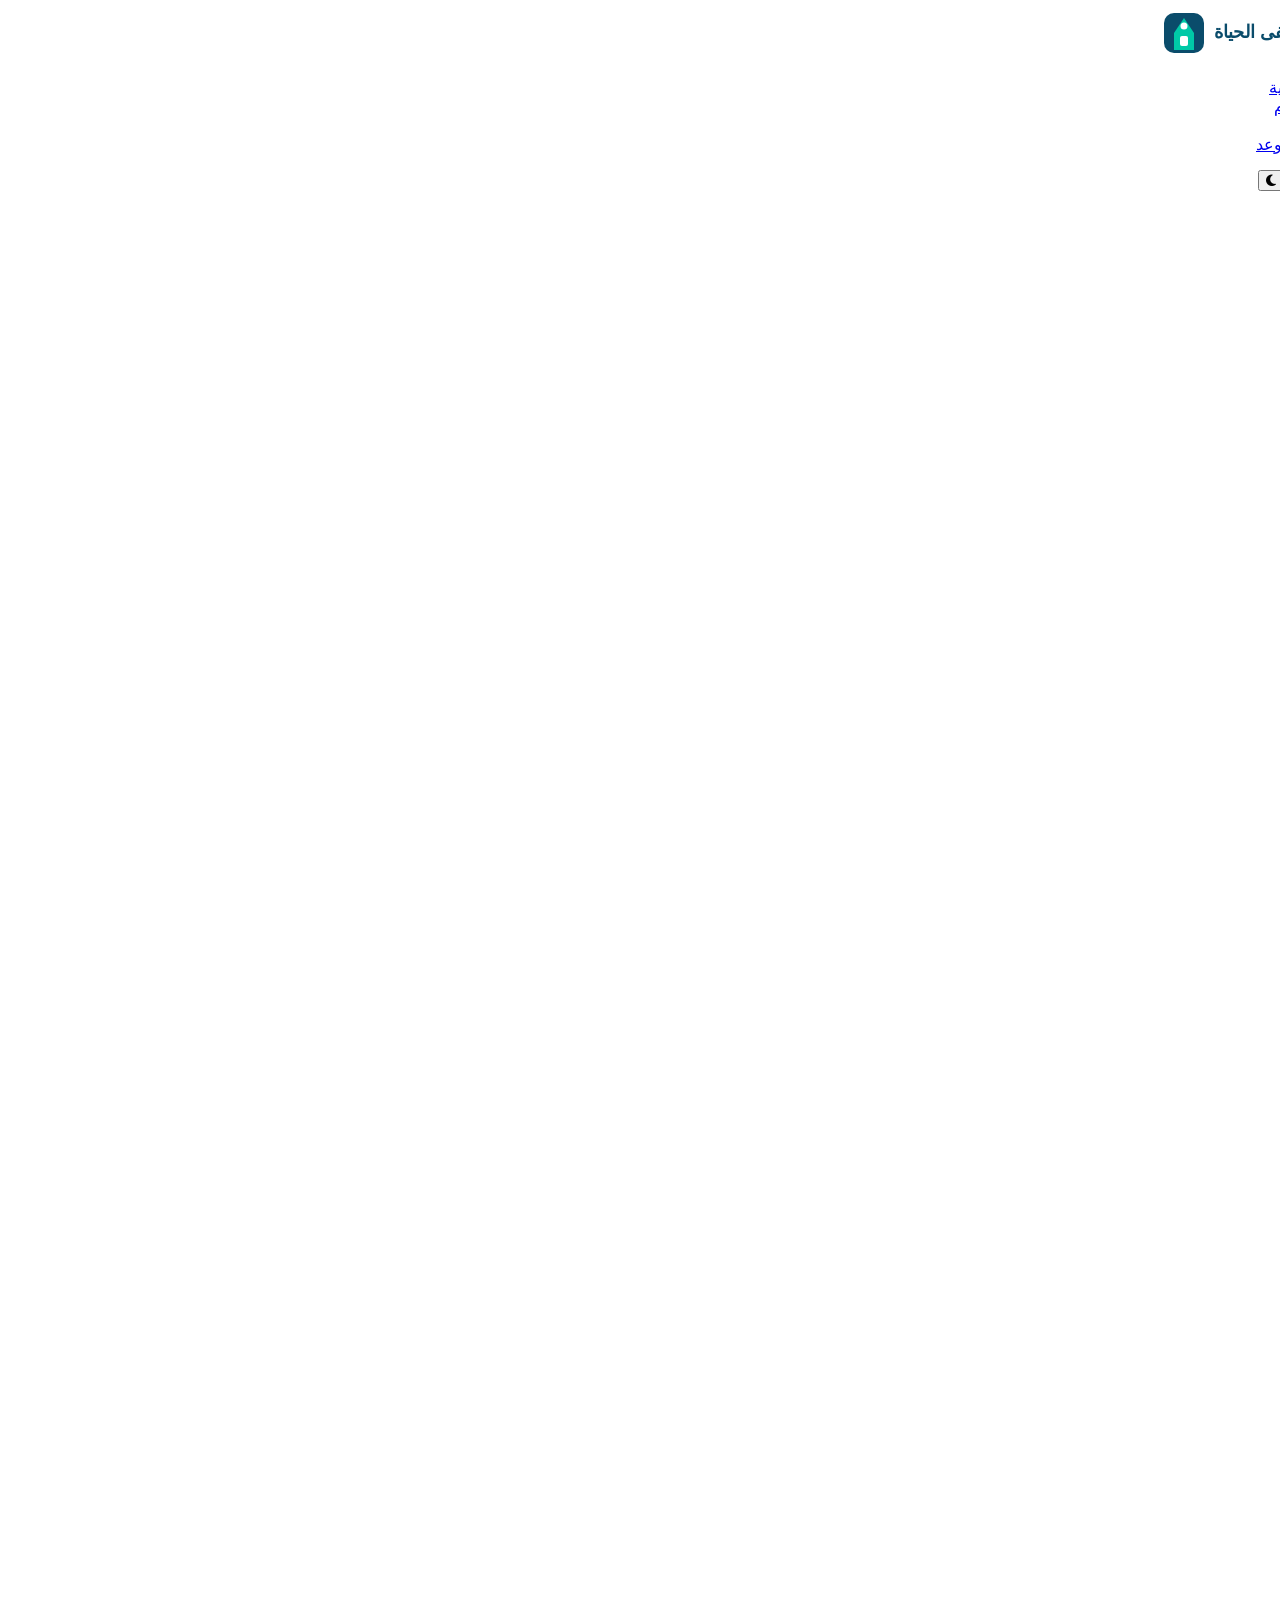
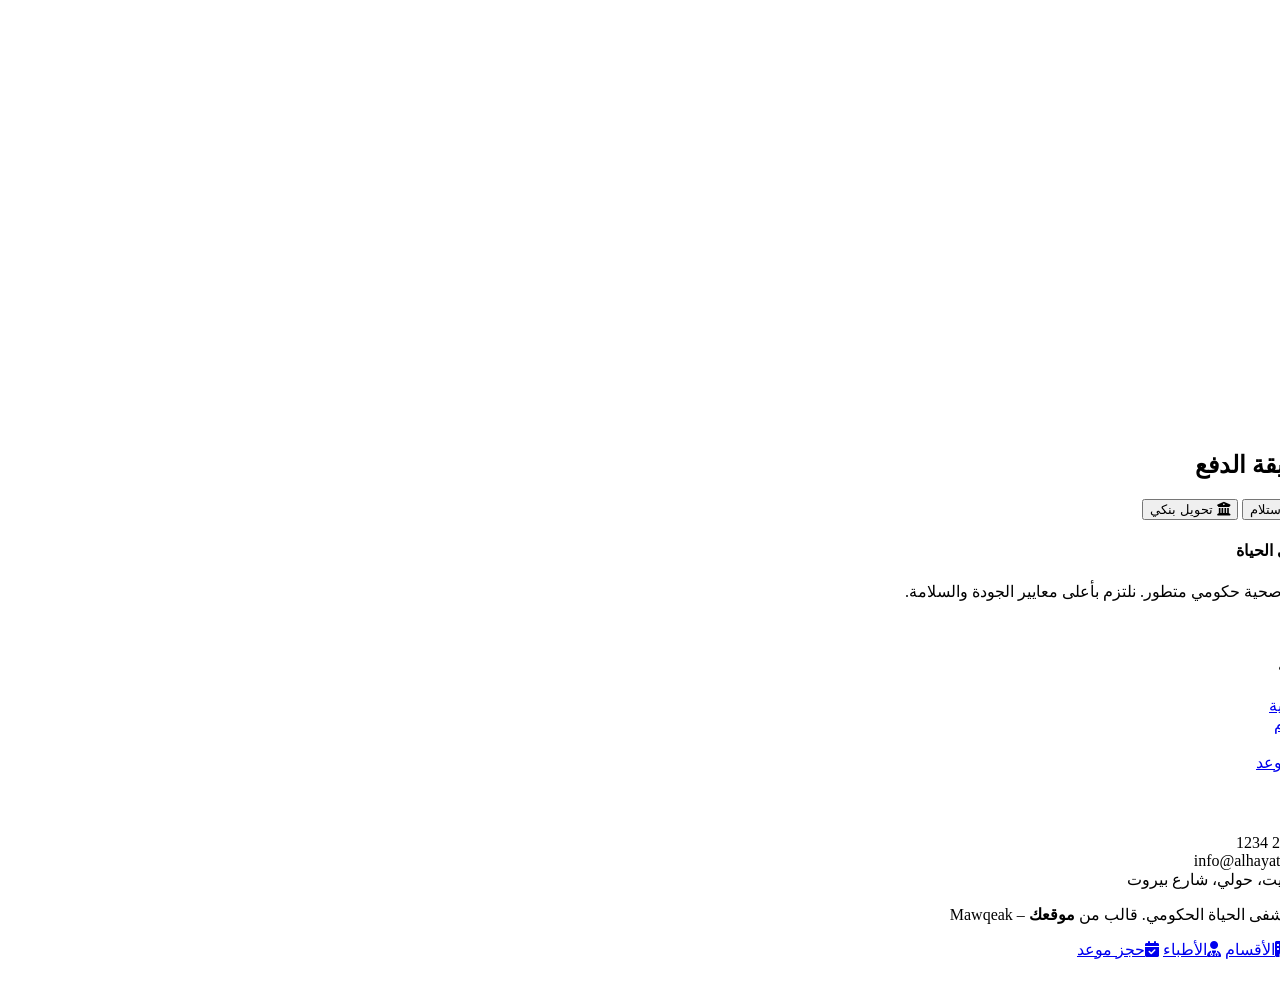
==== index.html @ 9d3f499d "Add files via upload" ====
<!DOCTYPE html>
<html lang="ar" dir="rtl">
<head>
    <meta charset="UTF-8">
    <meta name="viewport" content="width=device-width, initial-scale=1.0">
    <title>مستشفى الحياة الحكومي | الكويت</title>
    <link href="https://fonts.googleapis.com/css2?family=Tajawal:wght@300;400;500;700;800;900&family=Poppins:wght@300;400;500;600;700&display=swap" rel="stylesheet">
    <link rel="stylesheet" href="https://cdnjs.cloudflare.com/ajax/libs/font-awesome/6.5.0/css/all.min.css">
    <link href="https://unpkg.com/aos@2.3.1/dist/aos.css" rel="stylesheet">
    <link rel="stylesheet" href="/hospital-template/css/style.css">
    <link rel="stylesheet" href="/hospital-template/css/dark-mode.css" id="dark-mode-css" disabled>
    <!-- Chatbot -->
<link rel="stylesheet" href="/hospital-template/css/chatbot.css">
<script src="/hospital-template/js/chatbot.js"></script>
<!-- Favicon SVG -->
<link rel="icon" type="image/svg+xml" href="data:image/svg+xml,%3Csvg xmlns='http://www.w3.org/2000/svg' viewBox='0 0 100 100'%3E%3Crect width='100' height='100' rx='20' fill='%230a4c6b'/%3E%3Cpath d='M50 25 L70 45 L70 75 L30 75 L30 45 Z' fill='%2300c9a7'/%3E%3Crect x='42' y='50' width='16'
 height='18' rx='3' fill='%23fff'/%3E%3Ccircle cx='50' cy='38' r='6' fill='%23fff'/%3E%3C/svg%3E">
</head>
<body>
    <!-- ========== HEADER مع خلفية متحركة ========== -->
    <header class="header" id="header">
        <!-- تأثيرات الخلفية للهيدر -->
        <div class="header-bg">
            <div class="neon-line"></div>
            <div class="neon-line delay-1"></div>
            <div class="neon-line delay-2"></div>
        </div>
        <div class="container header-container">
            <a href="index.html" class="logo">
    <img src="images/logo.svg" alt="مستشفى الحياة" width="200">
</a>
            <nav class="nav-menu" id="navMenu">
                <ul class="nav-list">
                    <li><a href="index.html" class="active" data-i18n="nav_home">الرئيسية</a></li>
                    <li><a href="departments.html" data-i18n="nav_depts">الأقسام</a></li>
                    <li><a href="doctors.html" data-i18n="nav_doctors">الأطباء</a></li>
                    <li><a href="index.html#book" data-i18n="nav_book">حجز موعد</a></li>
                </ul>
            </nav>
            <div class="header-actions">
                <button id="langToggle" class="icon-btn"><i class="fas fa-globe"></i> <span>English</span></button>
                <button id="darkModeToggle" class="icon-btn"><i class="fas fa-moon"></i></button>
            </div>
        </div>
    </header>

    <!-- ========== HERO مع خلفية نيون ========== -->
    <section class="hero" id="home">
        <div class="hero-bg">
            <div class="glow-circle circle1"></div>
            <div class="glow-circle circle2"></div>
            <div class="glow-circle circle3"></div>
            <div class="floating-dots"></div>
        </div>
        <div class="container hero-content">
            <div class="hero-text" data-aos="fade-left">
                <h1><span data-i18n="hero_title1">رعاية صحية</span> <span class="accent" data-i18n="hero_title2">تسبق المستقبل</span></h1>
                <p data-i18n="hero_desc">مستشفى الحياة الحكومي في الكويت، أحدث التقنيات مع لمسة إنسانية. نخدم أكثر من مليون مريض سنويًا.</p>
                <div class="hero-btns">
                    <a href="index.html#book" class="btn btn-primary" data-i18n="hero_btn1">احجز موعدك</a>
                    <a href="departments.html" class="btn btn-outline" data-i18n="hero_btn2">استكشف الأقسام</a>
                </div>
            </div>
            <div class="hero-visual" data-aos="fade-right">
    <img src="images/hero-illustration.svg" alt="مستشفى الحياة">
</div>
        </div>
    </section>

    <!-- ========== WHY CHOOSE US ========== -->
    <section class="section bg-light" id="why">
        <div class="container">
            <div class="section-header" data-aos="fade-up">
                <h2 data-i18n="why_title">لماذا تختارنا</h2>
                <p data-i18n="why_sub">مزايا تجعلنا الخيار الأول لصحتك</p>
            </div>
            <div class="why-grid">
                <div class="why-card" data-aos="zoom-in"><i class="fas fa-microchip"></i><h4 data-i18n="why1_title">تقنيات حديثة</h4><p data-i18n="why1_desc">أحدث الأجهزة الطبية</p></div>
                <div class="why-card" data-aos="zoom-in" data-aos-delay="100"><i class="fas fa-user-graduate"></i><h4 data-i18n="why2_title">أطباء خبراء</h4><p data-i18n="why2_desc">استشاريون معتمدون دولياً</p></div>
                <div class="why-card" data-aos="zoom-in" data-aos-delay="200"><i class="fas fa-clock"></i><h4 data-i18n="why3_title">رعاية 24/7</h4><p data-i18n="why3_desc">طوارئ مفتوحة على مدار الساعة</p></div>
                <div class="why-card" data-aos="zoom-in" data-aos-delay="300"><i class="fas fa-bed"></i><h4 data-i18n="why4_title">راحة المريض</h4><p data-i18n="why4_desc">غرف فندقية وإقامة مميزة</p></div>
            </div>
        </div>
    </section>

    <!-- ========== DEPARTMENTS PREVIEW ========== -->
    <section class="section" id="departments">
        <div class="container">
            <div class="section-header" data-aos="fade-up">
                <h2 data-i18n="depts_title">أقسامنا المتطورة</h2>
                <p data-i18n="depts_sub">نقدم رعاية شاملة عبر مراكز تميز عالمية</p>
                <a href="departments.html" class="link-more" data-i18n="depts_link">عرض كل الأقسام</a>
            </div>
            <div class="cards-grid">
                <div class="card" data-aos="fade-up"><i class="fas fa-heart-pulse"></i><h3 data-i18n="dept1_title">أمراض القلب</h3><p data-i18n="dept1_desc">أحدث قسطرة وعمليات قلب مفتوح</p><button class="card-link" onclick="openModal('dept1_title','dept1_detail')">تفاصيل</button></div>
                <div class="card" data-aos="fade-up" data-aos-delay="100"><i class="fas fa-brain"></i><h3 data-i18n="dept2_title">جراحة المخ والأعصاب</h3><p data-i18n="dept2_desc">تقنيات الملاحة العصبية</p><button class="card-link" onclick="openModal('dept2_title','dept2_detail')">تفاصيل</button></div>
                <div class="card" data-aos="fade-up" data-aos-delay="200"><i class="fas fa-bone"></i><h3 data-i18n="dept3_title">جراحة العظام</h3><p data-i18n="dept3_desc">تبديل مفاصل بالروبوت</p><button class="card-link" onclick="openModal('dept3_title','dept3_detail')">تفاصيل</button></div>
                <div class="card" data-aos="fade-up" data-aos-delay="300"><i class="fas fa-child"></i><h3 data-i18n="dept4_title">طب الأطفال</h3><p data-i18n="dept4_desc">رعاية فائقة للأطفال الخدج</p><button class="card-link" onclick="openModal('dept4_title','dept4_detail')">تفاصيل</button></div>
            </div>
        </div>
    </section>

    <!-- ========== DOCTORS PREVIEW ========== -->
    <section class="section bg-light" id="doctors">
        <div class="container">
            <div class="section-header" data-aos="fade-up">
                <h2 data-i18n="docs_title">نخبة من أطبائنا</h2>
                <p data-i18n="docs_sub">فريق طبي مؤهل بأعلى الشهادات والخبرات</p>
                <a href="doctors.html" class="link-more" data-i18n="docs_link">عرض كل الأطباء</a>
            </div>
            <div class="doctors-grid">
                <div class="doctor-card" data-aos="flip-left"><div class="doc-avatar"><i class="fas fa-user-md"></i></div><h4>د. أحمد العمري</h4><span>استشاري قلب</span><button class="card-link" onclick="openModal('doc1_name','doc1_detail')">تفاصيل</button></div>
                <div class="doctor-card" data-aos="flip-left" data-aos-delay="100"><div class="doc-avatar"><i class="fas fa-user-md"></i></div><h4>د. سارة القحطاني</h4><span>جراحة مخ وأعصاب</span><button class="card-link" onclick="openModal('doc2_name','doc2_detail')">تفاصيل</button></div>
                <div class="doctor-card" data-aos="flip-left" data-aos-delay="200"><div class="doc-avatar"><i class="fas fa-user-md"></i></div><h4>د. خالد الشمري</h4><span>جرّاح عظام</span><button class="card-link" onclick="openModal('doc3_name','doc3_detail')">تفاصيل</button></div>
                <div class="doctor-card" data-aos="flip-left" data-aos-delay="300"><div class="doc-avatar"><i class="fas fa-user-md"></i></div><h4>د. منى الحربي</h4><span>طبيبة أطفال</span><button class="card-link" onclick="openModal('doc4_name','doc4_detail')">تفاصيل</button></div>
            </div>
        </div>
    </section>

<!-- ========== BOOKING ========== -->
<section class="section booking" id="book">
    <div class="container booking-container">
        <div class="section-header" data-aos="fade-down">
            <h2 data-i18n="book_title">احجز موعدك بذكاء</h2>
            <p data-i18n="book_sub">املأ البيانات وسيتم تأكيد الحجز عبر البريد فوراً</p>
        </div>
        <form id="bookingForm" class="booking-form" data-aos="zoom-in">
            <div class="form-row">
                <div class="form-group required-field">
                    <label data-i18n="form_name">الاسم الكامل</label>
                    <input type="text" id="name" required placeholder="أدخل اسمك الكامل">
                </div>
                <div class="form-group required-field">
                    <label data-i18n="form_phone">رقم الجوال</label>
                    <input type="tel" id="phone" required placeholder="مثال: 51234567">
                </div>
            </div>
            <div class="form-row">
                <div class="form-group required-field">
                    <label data-i18n="form_email">البريد الإلكتروني</label>
                    <input type="email" id="email" required placeholder="example@email.com">
                </div>
                <div class="form-group required-field">
                    <label data-i18n="form_dept">القسم</label>
                    <select id="department" required>
                        <option value="" data-i18n="dept_select_default">اختر القسم</option>
                        <option value="cardiology" data-i18n="dept1_title">أمراض القلب</option>
                        <option value="neurology" data-i18n="dept2_title">جراحة المخ والأعصاب</option>
                        <option value="orthopedics" data-i18n="dept3_title">جراحة العظام</option>
                        <option value="pediatrics" data-i18n="dept4_title">طب الأطفال</option>
                        <option value="emergency" data-i18n="dept5_title">الطوارئ والإسعاف</option>
                        <option value="ophthalmology" data-i18n="dept6_title">طب وجراحة العيون</option>
                    </select>
                </div>
            </div>
            <div class="form-row">
                <div class="form-group required-field">
                    <label data-i18n="form_date">التاريخ المفضل</label>
                    <input type="date" id="date" required>
                </div>
                <div class="form-group">
                    <label data-i18n="form_time">الوقت المفضل</label>
                    <input type="time" id="time">
                </div>
            </div>
            <div class="form-group full">
                <label data-i18n="form_notes">ملاحظات إضافية <small style="font-weight:400; color:var(--text-light);">(اختياري)</small></label>
                <textarea id="notes" rows="3" placeholder="أي تفاصيل إضافية تود إضافتها..."></textarea>
            </div>

           <button type="button" id="showPaymentBtn" class="btn btn-primary btn-block" data-i18n="form_submit" onclick="openPaymentModal()">تأكيد الحجز</button>
        </form>
        <!-- ========== مودال طرق الدفع ========== -->
<div class="modal" id="paymentModal">
    <div class="modal-content payment-modal-content">
        <span class="modal-close" onclick="document.getElementById('paymentModal').classList.remove('active')">&times;</span>
        <h2 data-i18n="payment_modal_title">اختر طريقة الدفع</h2>

        <div class="payment-options-modal" id="paymentOptionsModal">
            <button class="payment-option-btn" id="btnCod" onclick="selectPayment('cod')">
                <i class="fas fa-hand-holding-usd"></i>
                <span data-i18n="payment_cod">دفع عند الاستلام</span>
            </button>
            <button class="payment-option-btn" id="btnBank" onclick="selectPayment('bank')">
                <i class="fas fa-university"></i>
                <span data-i18n="payment_bank">تحويل بنكي</span>
            </button>
        </div>

        <!-- قسم التحويل البنكي -->
        <div id="bankSection" style="display: none;">
            <div class="bank-info-box">
                <h4 data-i18n="bank_details_title">معلومات الحساب البنكي</h4>
                <div class="bank-info-grid">
                    <div class="bank-info-item"><i class="fas fa-building-columns"></i> <span data-i18n="bank_name">بنك الكويت الوطني</span></div>
                    <div class="bank-info-item"><i class="fas fa-user"></i> <span>مستشفى الحياة الحكومي</span></div>
                    <div class="bank-info-item"><i class="fas fa-hashtag"></i> <span data-i18n="bank_account">رقم الحساب: 1234567890</span></div>
                    <div class="bank-info-item"><i class="fas fa-barcode"></i> <span data-i18n="bank_iban">IBAN: KW12345678901234567890</span></div>
                    <div class="bank-info-item"><i class="fas fa-code"></i> <span data-i18n="bank_swift">سويفت: NBOKKWKW</span></div>
                </div>
                <div class="upload-section">
                    <label data-i18n="upload_label">ارفع صورة إيصال التحويل</label>
                    <div class="upload-area" id="uploadArea">
                        <input type="file" id="receiptFile" accept="image/*" hidden>
                        <i class="fas fa-cloud-upload-alt"></i>
                        <span data-i18n="upload_placeholder">اضغط أو اسحب الصورة هنا</span>
                        <img id="previewImage" style="display: none; max-width: 100%; max-height: 200px; margin-top: 10px; border-radius: 12px;">
                    </div>
                </div>
            </div>
        </div>

        <!-- أزرار التأكيد داخل المودال -->
        <div id="modalActions" style="display: none; text-align: center; margin-top: 20px;">
            <button class="btn btn-primary" id="finalSubmitBtn" data-i18n="confirm_booking" onclick="submitBooking()">تأكيد وإرسال الحجز</button>
        </div>
        <div id="modalFeedback" class="form-feedback" style="margin-top: 15px;"></div>
    </div>
</div>
    </div>
</section>
    <!-- ========== FOOTER مع تأثيرات نجمية ========== -->
    <footer class="footer">
        <div class="footer-bg">
            <div class="star"></div>
            <div class="star delay-1"></div>
            <div class="star delay-2"></div>
            <div class="star delay-3"></div>
        </div>

        <div class="container footer-grid">
            <div class="footer-col">
                <h4><i class="fas fa-hospital"></i> مستشفى الحياة</h4>
                <p data-i18n="footer_about">نموذج رعاية صحية حكومي متطور. نلتزم بأعلى معايير الجودة والسلامة.</p>
                <div class="social-links">
                    <a href="#"><i class="fab fa-facebook-f"></i></a>
                    <a href="#"><i class="fab fa-twitter"></i></a>
                    <a href="#"><i class="fab fa-instagram"></i></a>
                    <a href="#"><i class="fab fa-linkedin-in"></i></a>
                </div>
            </div>
            <div class="footer-col">
                <h4 data-i18n="quick_links">روابط سريعة</h4>
                <ul>
                    <li><a href="index.html" data-i18n="nav_home">الرئيسية</a></li>
                    <li><a href="departments.html" data-i18n="nav_depts">الأقسام</a></li>
                    <li><a href="doctors.html" data-i18n="nav_doctors">الأطباء</a></li>
                    <li><a href="index.html#book" data-i18n="nav_book">حجز موعد</a></li>
                </ul>
            </div>
            <div class="footer-col">
                <h4 data-i18n="contact_us">تواصل معنا</h4>
                <ul class="contact-info">
                    <li><i class="fas fa-phone"></i> <span data-i18n="phone">2222 1234</span></li>
                    <li><i class="fas fa-envelope"></i> <span data-i18n="email">info@alhayat.kw</span></li>
                    <li><i class="fas fa-map-marker-alt"></i> <span data-i18n="address">الكويت، حولي، شارع بيروت</span></li>
                </ul>
            </div>
        </div>
        <div class="footer-bottom">
            <p data-i18n="copyright">© 2025 مستشفى الحياة الحكومي. قالب من <strong>موقعك</strong> – Mawqeak</p>
        </div>
    </footer>

    <!-- Bottom Navigation Mobile -->
    <nav class="bottom-nav" id="bottomNav">
        <a href="index.html" class="bottom-nav-item active"><i class="fas fa-home"></i><span data-i18n="nav_home">الرئيسية</span></a>
        <a href="departments.html" class="bottom-nav-item"><i class="fas fa-building"></i><span data-i18n="nav_depts">الأقسام</span></a>
        <a href="doctors.html" class="bottom-nav-item"><i class="fas fa-user-md"></i><span data-i18n="nav_doctors">الأطباء</span></a>
        <a href="index.html#book" class="bottom-nav-item"><i class="fas fa-calendar-check"></i><span data-i18n="nav_book">حجز موعد</span></a>
    </nav>

    <!-- Modal -->
    <div class="modal" id="infoModal">
        <div class="modal-content">
            <span class="modal-close" onclick="closeModal()">&times;</span>
            <h3 id="modalTitle"></h3>
            <p id="modalDesc"></p>
        </div>
    </div>

    <script src="https://unpkg.com/aos@2.3.1/dist/aos.js"></script>
    <script src="/hospital-template/js/lang.js"></script>
    <script src="/hospital-template/js/main.js"></script>
    <script src="/hospital-template/js/booking.js"></script>
</body>
</html>
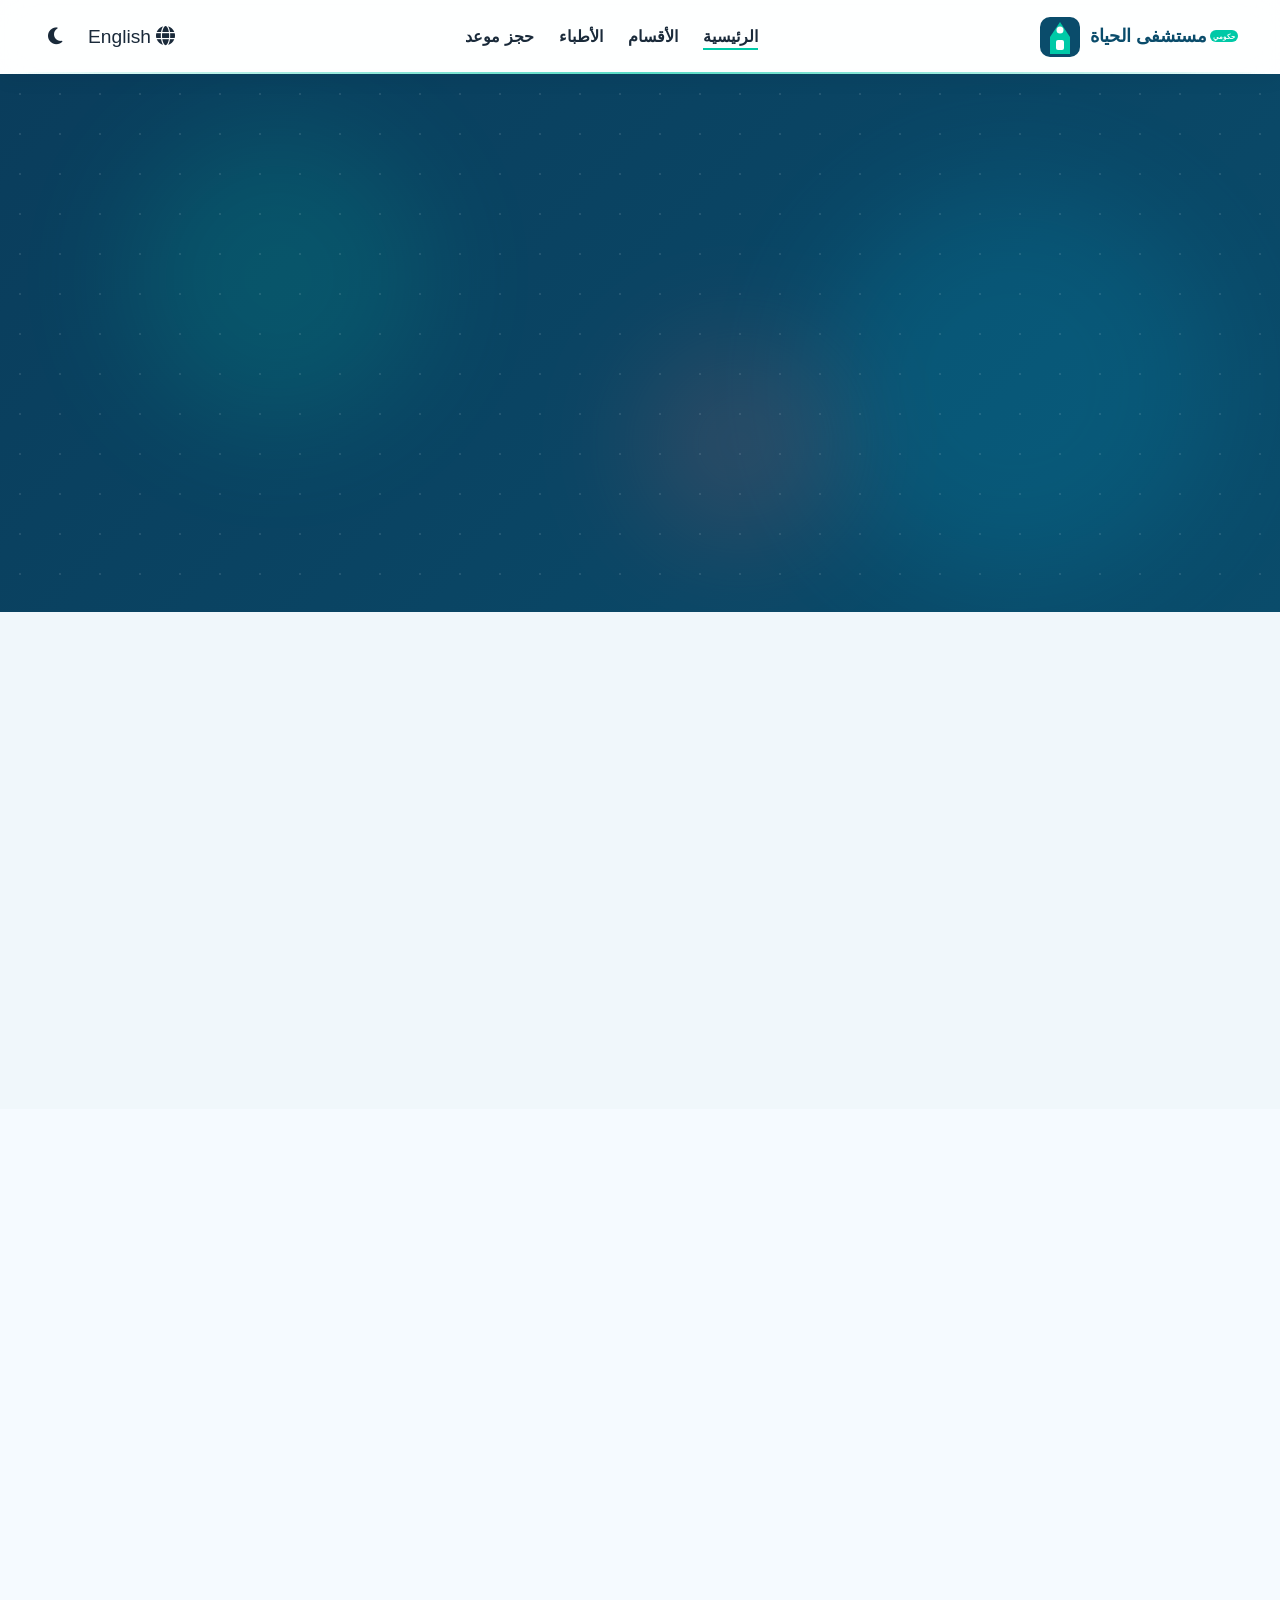
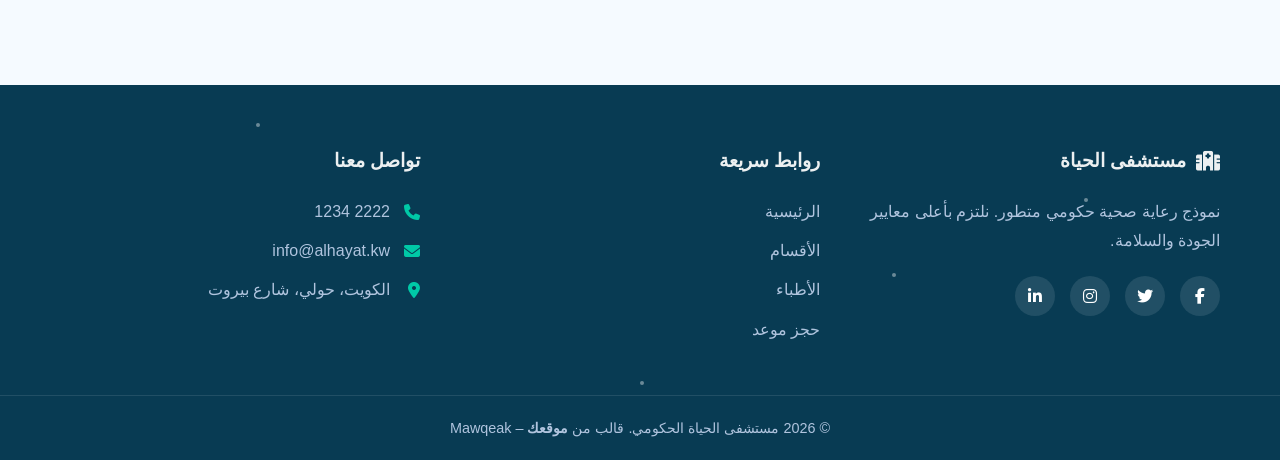
==== commit 5b13d7f7: "Update index.html" ====
--- a/index.html
+++ b/index.html
@@ -7,8 +7,8 @@
     <link href="https://fonts.googleapis.com/css2?family=Tajawal:wght@300;400;500;700;800;900&family=Poppins:wght@300;400;500;600;700&display=swap" rel="stylesheet">
     <link rel="stylesheet" href="https://cdnjs.cloudflare.com/ajax/libs/font-awesome/6.5.0/css/all.min.css">
     <link href="https://unpkg.com/aos@2.3.1/dist/aos.css" rel="stylesheet">
-    <link rel="stylesheet" href="/hospital-template/css/style.css">
-    <link rel="stylesheet" href="/hospital-template/css/dark-mode.css" id="dark-mode-css" disabled>
+    <link rel="stylesheet" href="css/style.css">
+    <link rel="stylesheet" href="css/dark-mode.css" id="dark-mode-css" disabled>
     <!-- Chatbot -->
 <link rel="stylesheet" href="/hospital-template/css/chatbot.css">
 <script src="/hospital-template/js/chatbot.js"></script>
@@ -258,7 +258,7 @@
             </div>
         </div>
         <div class="footer-bottom">
-            <p data-i18n="copyright">© 2025 مستشفى الحياة الحكومي. قالب من <strong>موقعك</strong> – Mawqeak</p>
+            <p data-i18n="copyright">© 2026 مستشفى الحياة الحكومي. قالب من <strong>موقعك</strong> – Mawqeak</p>
         </div>
     </footer>
 
@@ -284,4 +284,4 @@
     <script src="/hospital-template/js/main.js"></script>
     <script src="/hospital-template/js/booking.js"></script>
 </body>
-</html>+</html>
--- a/css/style.css
+++ b/css/style.css
@@ -0,0 +1,602 @@
+/* =========================================
+   مستشفى الحياة الحكومي - التنسيقات الكاملة
+   ========================================= */
+
+/* ========== المتغيرات الأساسية ========== */
+:root {
+    --primary: #0a4c6b;
+    --primary-dark: #083b53;
+    --accent: #00c9a7;
+    --accent-hover: #00b894;
+    --bg: #f5faff;
+    --bg-secondary: #f0f7fb;
+    --text: #1a2a3a;
+    --text-light: #5d6d7e;
+    --card-bg: #ffffff;
+    --card-shadow: 0 15px 40px rgba(10,76,107,0.08);
+    --header-bg: rgba(255,255,255,0.85);
+    --header-blur: 15px;
+    --radius: 20px;
+    --transition-speed: 0.3s;
+}
+html
+{
+    scroll-behavior: smooth;
+}
+
+/* ========== إعادة ضبط ========== */
+* { margin:0; padding:0; box-sizing:border-box; }
+body {
+    font-family: 'Tajawal', sans-serif;
+    background: var(--bg);
+    color: var(--text);
+    line-height:1.7;
+    transition: background var(--transition-speed), color var(--transition-speed);
+}
+.container { max-width:1200px; margin:0 auto; padding:0 20px; }
+a { text-decoration:none; color:inherit; }
+img { max-width:100%; }
+
+/* ========== Header ========== */
+.header {
+    background: var(--header-bg);
+    backdrop-filter: blur(var(--header-blur));
+    box-shadow: 0 5px 20px rgba(0,0,0,0.05);
+    position: sticky;
+    top: 0;
+    z-index: 1000;
+    transition: transform 0.4s ease;
+    overflow: hidden;
+}
+.header-hidden { transform: translateY(-100%); }
+.header-bg {
+    position: absolute;
+    top: 0; left: 0;
+    width: 100%; height: 100%;
+    overflow: hidden;
+    pointer-events: none;
+    z-index: 0;
+}
+.neon-line {
+    position: absolute;
+    bottom: 0;
+    height: 2px;
+    width: 100%;
+    background: linear-gradient(90deg, transparent, var(--accent), transparent);
+    animation: slideLine 4s ease-in-out infinite;
+    opacity: 0.3;
+}
+.neon-line.delay-1 { animation-delay: 1.5s; }
+.neon-line.delay-2 { animation-delay: 3s; }
+@keyframes slideLine {
+    0% { transform: translateX(-100%); }
+    50% { transform: translateX(100%); }
+    100% { transform: translateX(-100%); }
+}
+.header-container { display:flex; align-items:center; justify-content:space-between; padding:12px 0; position: relative; z-index: 1; }
+.logo { display:flex; align-items:center; gap:8px; font-size:1.6rem; font-weight:800; color:var(--primary); }
+.logo i { font-size:2rem; }
+.badge { background:var(--accent); color:#fff; font-size:0.7rem; padding:2px 10px; border-radius:20px; margin-right:5px; }
+.nav-list { display:flex; gap:25px; list-style:none; }
+.nav-list a {
+    font-weight:600;
+    color:var(--text);
+    padding-bottom:5px;
+    position:relative;
+}
+.nav-list a::after {
+    content:'';
+    position:absolute;
+    bottom:0;
+    left:0;
+    width:0;
+    height:2px;
+    background:var(--accent);
+    transition:width var(--transition-speed);
+}
+.nav-list a:hover::after,
+.nav-list a.active::after { width:100%; }
+.header-actions { display:flex; align-items:center; gap:10px; position: relative; z-index: 1; }
+.icon-btn {
+    background:transparent;
+    border:none;
+    font-size:1.2rem;
+    cursor:pointer;
+    color:var(--text);
+    padding:8px;
+    border-radius:50%;
+    transition:background var(--transition-speed), color var(--transition-speed);
+}
+.icon-btn:hover { background:rgba(10,76,107,0.1); color:var(--accent); }
+.menu-toggle { display:none; background:transparent; border:none; font-size:1.8rem; color:var(--text); cursor:pointer; }
+
+/* ========== Hero ========== */
+.hero {
+    background: linear-gradient(135deg, #0a3d5c, #0a4c6b);
+    color: #fff;
+    padding: 100px 0 80px;
+    position: relative;
+    overflow: hidden;
+}
+.hero-bg {
+    position: absolute;
+    top: 0; left: 0;
+    width: 100%; height: 100%;
+    z-index: 0;
+}
+.glow-circle {
+    position: absolute;
+    border-radius: 50%;
+    filter: blur(60px);
+    opacity: 0.15;
+    animation: pulseGlow 6s ease-in-out infinite;
+}
+.circle1 { width: 300px; height: 300px; background: var(--accent); top: 10%; left: 10%; }
+.circle2 { width: 400px; height: 400px; background: #00b4d8; bottom: 5%; right: 5%; animation-delay: -3s; }
+.circle3 { width: 200px; height: 200px; background: #ff6b6b; top: 50%; left: 50%; animation-delay: -1.5s; }
+@keyframes pulseGlow {
+    0%, 100% { transform: scale(1); opacity: 0.15; }
+    50% { transform: scale(1.2); opacity: 0.25; }
+}
+.floating-dots {
+    position: absolute;
+    width: 100%; height: 100%;
+    background-image: radial-gradient(circle, rgba(255,255,255,0.1) 1px, transparent 1px);
+    background-size: 40px 40px;
+    animation: floatDots 10s linear infinite;
+}
+@keyframes floatDots {
+    0% { transform: translateY(0); }
+    100% { transform: translateY(-40px); }
+}
+.hero-content { position: relative; z-index: 10; display: flex; align-items: center; gap: 40px; }
+.hero-text { flex:1; }
+.hero-text h1 { font-size: 3rem; font-weight: 900; line-height: 1.2; margin-bottom: 15px; }
+.hero-text .accent { color: var(--accent); }
+.hero-text p { font-size: 1.1rem; color: #b0d4e3; margin-bottom: 30px; }
+.hero-btns { display: flex; gap: 15px; flex-wrap: wrap; }
+.btn {
+    display: inline-block;
+    padding: 14px 30px;
+    border-radius: 50px;
+    font-weight: 700;
+    text-align: center;
+    transition: all var(--transition-speed);
+    cursor: pointer;
+    border: none;
+}
+.btn-primary { background: var(--accent); color: #fff; box-shadow: 0 10px 20px rgba(0,201,167,0.3); }
+.btn-primary:hover { background: var(--accent-hover); transform: translateY(-2px); box-shadow: 0 15px 30px rgba(0,201,167,0.4); }
+.btn-outline { border: 2px solid #fff; color: #fff; background: transparent; }
+.btn-outline:hover { background: #fff; color: var(--primary); }
+.btn-block { width: 100%; }
+.hero-visual { flex: 1; text-align: center; }
+.hero-visual img { max-width: 350px; }
+
+/* ========== Why Choose Us ========== */
+.why-grid { display: grid; grid-template-columns: repeat(auto-fit, minmax(220px, 1fr)); gap: 25px; }
+.why-card {
+    background: var(--card-bg);
+    border-radius: var(--radius);
+    padding: 30px 20px;
+    text-align: center;
+    box-shadow: var(--card-shadow);
+    transition: transform var(--transition-speed), box-shadow var(--transition-speed);
+}
+.why-card:hover { transform: translateY(-8px); box-shadow: 0 25px 50px rgba(10,76,107,0.2); }
+.why-card i { font-size: 2.8rem; color: var(--accent); margin-bottom: 15px; }
+.why-card h4 { color: var(--primary); margin-bottom: 10px; }
+
+/* ========== Sections General ========== */
+.section { padding: 80px 0; }
+.bg-light { background: var(--bg-secondary); }
+.section-header { text-align: center; margin-bottom: 50px; }
+.section-header h2 { font-size: 2.4rem; font-weight: 800; color: var(--primary); margin-bottom: 10px; }
+.section-header p { color: var(--text-light); max-width: 600px; margin: 0 auto 20px; }
+.link-more {
+    display: inline-flex; align-items: center; gap: 5px;
+    color: var(--accent); font-weight: 600;
+    transition: color var(--transition-speed);
+}
+.link-more:hover { color: var(--accent-hover); }
+
+/* ========== Cards (Departments) ========== */
+.cards-grid { display: grid; grid-template-columns: repeat(auto-fit, minmax(240px, 1fr)); gap: 25px; }
+.card {
+    background: var(--card-bg); border-radius: var(--radius);
+    padding: 30px 20px; text-align: center;
+    box-shadow: var(--card-shadow);
+    transition: transform var(--transition-speed), box-shadow var(--transition-speed);
+}
+.card:hover { transform: translateY(-8px); box-shadow: 0 25px 50px rgba(10,76,107,0.2); }
+.card i { font-size: 2.5rem; color: var(--accent); margin-bottom: 15px; }
+.card h3 { color: var(--primary); margin-bottom: 8px; }
+.card p { color: var(--text-light); margin-bottom: 15px; }
+.card-link {
+    display: inline-block; margin-top: 10px;
+    padding: 8px 20px; border-radius: 30px;
+    background: var(--primary); color: #fff;
+    font-weight: 600; border: none; cursor: pointer;
+    transition: background var(--transition-speed);
+}
+.card-link:hover { background: var(--accent); }
+
+/* ========== Doctors Preview ========== */
+.doctors-grid { display: grid; grid-template-columns: repeat(auto-fit, minmax(220px, 1fr)); gap: 30px; text-align: center; }
+.doctor-card {
+    background: var(--card-bg); border-radius: var(--radius);
+    padding: 30px 20px; box-shadow: var(--card-shadow);
+    transition: transform var(--transition-speed), box-shadow var(--transition-speed);
+}
+.doctor-card:hover { transform: translateY(-6px); box-shadow: 0 20px 40px rgba(0,0,0,0.1); }
+.doc-avatar {
+    width: 90px; height: 90px; border-radius: 50%;
+    background: #e0f2f1; margin: 0 auto 15px;
+    display: flex; align-items: center; justify-content: center;
+    font-size: 2.5rem; color: var(--primary);
+}
+.doctor-card h4 { margin: 10px 0 5px; }
+.doctor-card span { color: var(--accent); font-weight: 600; display: block; margin-bottom: 15px; }
+
+/* ========== Booking Form ========== */
+.booking-container { max-width: 700px; margin: 0 auto; }
+.booking-form {
+    background: var(--card-bg); border-radius: 24px;
+    padding: 40px; box-shadow: 0 20px 50px rgba(10,76,107,0.15);
+}
+.form-row { display: grid; grid-template-columns: 1fr 1fr; gap: 20px; }
+.form-group { margin-bottom: 20px; }
+.form-group.full { grid-column: span 2; }
+.form-group label { font-weight: 600; display: block; margin-bottom: 8px; color: var(--primary); }
+.form-group input,
+.form-group select,
+.form-group textarea {
+    width: 100%; padding: 14px;
+    border: 1px solid #dde4ec; border-radius: 12px;
+    font-family: inherit; font-size: 1rem;
+    background: #fff; transition: border 0.3s, box-shadow 0.3s;
+}
+.form-group input:focus,
+.form-group select:focus,
+.form-group textarea:focus {
+    border-color: var(--accent);
+    box-shadow: 0 0 0 3px rgba(0,201,167,0.1);
+    outline: none;
+}
+.form-feedback { text-align: center; margin-top: 20px; font-weight: 600; }
+
+/* ========== Modal ========== */
+.modal {
+    display: none; position: fixed;
+    z-index: 2000; left: 0; top: 0;
+    width: 100%; height: 100%;
+    background: rgba(0,0,0,0.6);
+    backdrop-filter: blur(5px);
+    justify-content: center; align-items: center;
+}
+.modal.active { display: flex; }
+.modal-content {
+    background: var(--card-bg); padding: 30px;
+    border-radius: 20px; max-width: 500px; width: 90%;
+    text-align: center; box-shadow: 0 25px 50px rgba(0,0,0,0.3);
+    position: relative; animation: modalPop 0.3s ease;
+}
+.modal-close {
+    position: absolute; top: 15px; right: 20px;
+    font-size: 1.8rem; cursor: pointer; color: var(--text-light);
+}
+@keyframes modalPop {
+    from { transform: scale(0.8); opacity: 0; }
+    to { transform: scale(1); opacity: 1; }
+}
+
+/* ========== Footer ========== */
+.footer {
+    background: var(--primary-dark);
+    color: #ecf0f1;
+    padding: 60px 0 20px;
+    position: relative;
+    overflow: hidden;
+}
+.footer-bg {
+    position: absolute;
+    top: 0; left: 0;
+    width: 100%; height: 100%;
+    overflow: hidden;
+    pointer-events: none;
+    z-index: 0;
+}
+.star {
+    position: absolute;
+    width: 4px; height: 4px;
+    background: white; border-radius: 50%;
+    opacity: 0.4;
+    animation: twinkle 3s ease-in-out infinite;
+}
+.star:nth-child(1) { top: 10%; left: 20%; }
+.star:nth-child(2) { top: 30%; right: 15%; animation-delay: 1s; }
+.star:nth-child(3) { bottom: 20%; left: 50%; animation-delay: 2s; }
+.star:nth-child(4) { top: 50%; right: 30%; animation-delay: 0.5s; }
+@keyframes twinkle {
+    0%, 100% { opacity: 0.2; transform: scale(1); }
+    50% { opacity: 0.8; transform: scale(1.5); }
+}
+.footer-grid {
+    display: grid;
+    grid-template-columns: repeat(auto-fit, minmax(250px, 1fr));
+    gap: 40px;
+    margin-bottom: 40px;
+    position: relative;
+    z-index: 1;
+}
+.footer-col h4 { font-size: 1.2rem; margin-bottom: 20px; display: flex; align-items: center; gap: 10px; }
+.footer-col p { color: #b0c4de; line-height: 1.8; margin-bottom: 20px; }
+.social-links { display: flex; gap: 15px; }
+.social-links a {
+    width: 40px; height: 40px; border-radius: 50%;
+    background: rgba(255,255,255,0.1);
+    display: flex; align-items: center; justify-content: center;
+    color: #fff;
+    transition: background var(--transition-speed), transform var(--transition-speed);
+}
+.social-links a:hover { background: var(--accent); transform: scale(1.1); }
+.footer-col ul { list-style: none; }
+.footer-col li { margin-bottom: 12px; display: flex; align-items: center; gap: 10px; color: #b0c4de; }
+.footer-col li i { color: var(--accent); width: 20px; }
+.footer-bottom {
+    text-align: center; padding-top: 20px;
+    border-top: 1px solid rgba(255,255,255,0.1);
+    font-size: 0.9rem; color: #b0c4de;
+    position: relative; z-index: 1;
+}
+
+/* ========== Bottom Navigation Mobile ========== */
+.bottom-nav {
+    display: none;
+    position: fixed;
+    bottom: 0; left: 0;
+    width: 100%;
+    background: var(--card-bg);
+    box-shadow: 0 -5px 20px rgba(0,0,0,0.1);
+    z-index: 999;
+    justify-content: space-around;
+    padding: 8px 0;
+    border-top: 1px solid rgba(0,0,0,0.05);
+    transition: transform 0.4s ease;
+}
+.bottom-nav-hidden { transform: translateY(100%); }
+.bottom-nav-item {
+    display: flex;
+    flex-direction: column;
+    align-items: center;
+    gap: 4px;
+    color: var(--text-light);
+    font-size: 0.8rem;
+    font-weight: 500;
+    text-decoration: none;
+    transition: color var(--transition-speed);
+}
+.bottom-nav-item i { font-size: 1.4rem; }
+.bottom-nav-item.active { color: var(--accent); font-weight: 700; }
+
+/* ========== مودال الدفع ========== */
+.payment-modal-content {
+    max-width: 550px;
+    max-height: 85vh;
+    overflow-y: auto;
+    padding: 30px;
+}
+
+/* شريط تمرير مخصص */
+.payment-modal-content::-webkit-scrollbar {
+    width: 6px;
+}
+.payment-modal-content::-webkit-scrollbar-track {
+    background: transparent;
+    border-radius: 10px;
+}
+.payment-modal-content::-webkit-scrollbar-thumb {
+    background: var(--accent);
+    border-radius: 10px;
+}
+.payment-modal-content::-webkit-scrollbar-thumb:hover {
+    background: var(--primary);
+}
+
+.payment-modal-content h2 {
+    text-align: center;
+    margin-bottom: 25px;
+    color: var(--primary);
+    font-weight: 800;
+}
+
+.payment-options-modal {
+    display: flex;
+    gap: 20px;
+    margin-bottom: 10px;
+}
+
+.payment-option-btn {
+    flex: 1;
+    padding: 30px 20px;
+    border: 2px solid #dde4ec;
+    border-radius: 20px;
+    background: var(--card-bg);
+    cursor: pointer;
+    text-align: center;
+    font-weight: 700;
+    font-size: 1.1rem;
+    color: var(--text);
+    transition: all 0.3s ease;
+    display: flex;
+    flex-direction: column;
+    align-items: center;
+    gap: 12px;
+}
+
+.payment-option-btn i {
+    font-size: 2.5rem;
+    color: var(--accent);
+    transition: transform 0.3s;
+}
+
+.payment-option-btn:hover {
+    border-color: var(--accent);
+    transform: translateY(-5px);
+    box-shadow: 0 15px 30px rgba(0,201,167,0.2);
+}
+
+.payment-option-btn.selected {
+    border-color: var(--accent);
+    background: rgba(0,201,167,0.05);
+    box-shadow: 0 0 20px rgba(0,201,167,0.1);
+}
+
+.payment-option-btn.selected i {
+    transform: scale(1.2);
+}
+
+/* قسم البنك */
+#bankSection {
+    margin-top: 25px;
+    animation: fadeSlideIn 0.4s ease;
+}
+
+@keyframes fadeSlideIn {
+    from { opacity: 0; transform: translateY(-10px); }
+    to { opacity: 1; transform: translateY(0); }
+}
+
+.bank-info-box {
+    background: var(--bg-secondary);
+    border-radius: 16px;
+    padding: 25px;
+    border: 1px solid var(--accent);
+}
+
+.bank-info-box h4 {
+    color: var(--primary);
+    margin-bottom: 20px;
+    font-size: 1.1rem;
+    text-align: center;
+    font-weight: 700;
+}
+
+.bank-info-grid {
+    display: grid;
+    grid-template-columns: 1fr 1fr;
+    gap: 12px;
+    margin-bottom: 25px;
+}
+
+.bank-info-item {
+    background: var(--card-bg);
+    padding: 12px 15px;
+    border-radius: 12px;
+    display: flex;
+    align-items: center;
+    gap: 10px;
+    font-size: 0.9rem;
+    font-weight: 500;
+    transition: all 0.3s;
+}
+
+.bank-info-item:hover {
+    background: var(--accent);
+    color: #fff;
+    transform: translateX(-5px);
+}
+
+.bank-info-item i {
+    color: var(--accent);
+    width: 20px;
+    text-align: center;
+}
+
+.bank-info-item:hover i {
+    color: #fff;
+}
+
+/* رفع الصورة */
+.upload-section {
+    text-align: center;
+    margin-top: 15px;
+}
+
+.upload-section label {
+    display: block;
+    font-weight: 600;
+    margin-bottom: 10px;
+    color: var(--primary);
+}
+
+.upload-area {
+    border: 2px dashed var(--accent);
+    border-radius: 16px;
+    padding: 30px;
+    cursor: pointer;
+    transition: all 0.3s;
+    background: var(--card-bg);
+    color: var(--text-light);
+}
+
+.upload-area:hover {
+    background: rgba(0,201,167,0.05);
+    border-color: var(--primary);
+}
+
+.upload-area i {
+    font-size: 2.5rem;
+    color: var(--accent);
+    display: block;
+    margin-bottom: 10px;
+}
+
+.upload-area span {
+    font-size: 0.9rem;
+}
+
+/* زر الإرسال النهائي */
+#modalActions {
+    text-align: center;
+    margin-top: 20px;
+}
+
+#modalFeedback {
+    margin-top: 15px;
+    text-align: center;
+    font-weight: 600;
+}
+
+/* ========== حقل مطلوب (نجمة حمراء) ========== */
+.required-field label::after {
+    content: " *";
+    color: #e74c3c;
+    font-weight: bold;
+    font-size: 1.2rem;
+}
+
+/* ========== Responsive ========== */
+@media (max-width: 992px) {
+    .hero-content { flex-direction: column-reverse; text-align: center; }
+    .hero-text h1 { font-size: 2.4rem; }
+    .hero-btns { justify-content: center; }
+}
+@media (max-width: 768px) {
+    .menu-toggle { display: none !important; }
+    .nav-list { display: none !important; }
+    .form-row { grid-template-columns: 1fr; }
+    .form-group.full { grid-column: span 1; }
+    .bottom-nav { display: flex; }
+    body { padding-bottom: 70px; }
+   .payment-options-modal {
+        flex-direction: column;
+    }
+    .bank-info-grid {
+        grid-template-columns: 1fr;
+    }
+    .payment-modal-content {
+        max-height: 90vh;
+        padding: 20px;
+    }
+}
--- a/css/dark-mode.css
+++ b/css/dark-mode.css
@@ -0,0 +1,74 @@
+/* =========================================
+   مستشفى الحياة الحكومي - الوضع الليلي
+   ========================================= */
+
+body.dark {
+    --bg: #12181f;
+    --bg-secondary: #1a2630;
+    --text: #e0e0e0;
+    --text-light: #a0aab5;
+    --card-bg: #1e2b38;
+    --card-shadow: 0 15px 30px rgba(0,0,0,0.3);
+    --header-bg: rgba(30,43,56,0.9);
+    --primary: #00c9a7;
+    --primary-dark: #1a2630;
+}
+
+/* أزرار الحدود في الهيرو */
+body.dark .btn-outline {
+    border-color: var(--accent);
+    color: var(--accent);
+}
+body.dark .btn-outline:hover {
+    background: var(--accent);
+    color: #000;
+}
+
+/* خلفيات البطاقات */
+body.dark .card,
+body.dark .doctor-card,
+body.dark .booking-form,
+body.dark .why-card,
+body.dark .dept-card,
+body.dark .doctor-profile {
+    background: var(--card-bg);
+}
+
+/* نص الفوتر */
+body.dark .footer-col p,
+body.dark .footer-col li {
+    color: #b0c4de;
+}
+
+/* شريط التنقل السفلي */
+body.dark .bottom-nav {
+    background: var(--card-bg);
+    border-top: 1px solid rgba(255,255,255,0.05);
+}
+
+/* المودال */
+body.dark .modal-content {
+    background: var(--card-bg);
+}
+
+/* عناصر المعلومات في الأقسام والأطباء */
+body.dark .info-item,
+body.dark .meta-item {
+    background: var(--bg-secondary);
+}
+body.dark .info-item:hover,
+body.dark .meta-item:hover {
+    background: var(--accent);
+    color: #fff;
+}
+
+/* أيقونات السوشيال ميديا */
+body.dark .social-links a {
+    background: rgba(255,255,255,0.05);
+}
+
+/* تحسين قراءة النصوص */
+body.dark .dept-info p,
+body.dark .doctor-body p {
+    color: #b0c4de;
+}
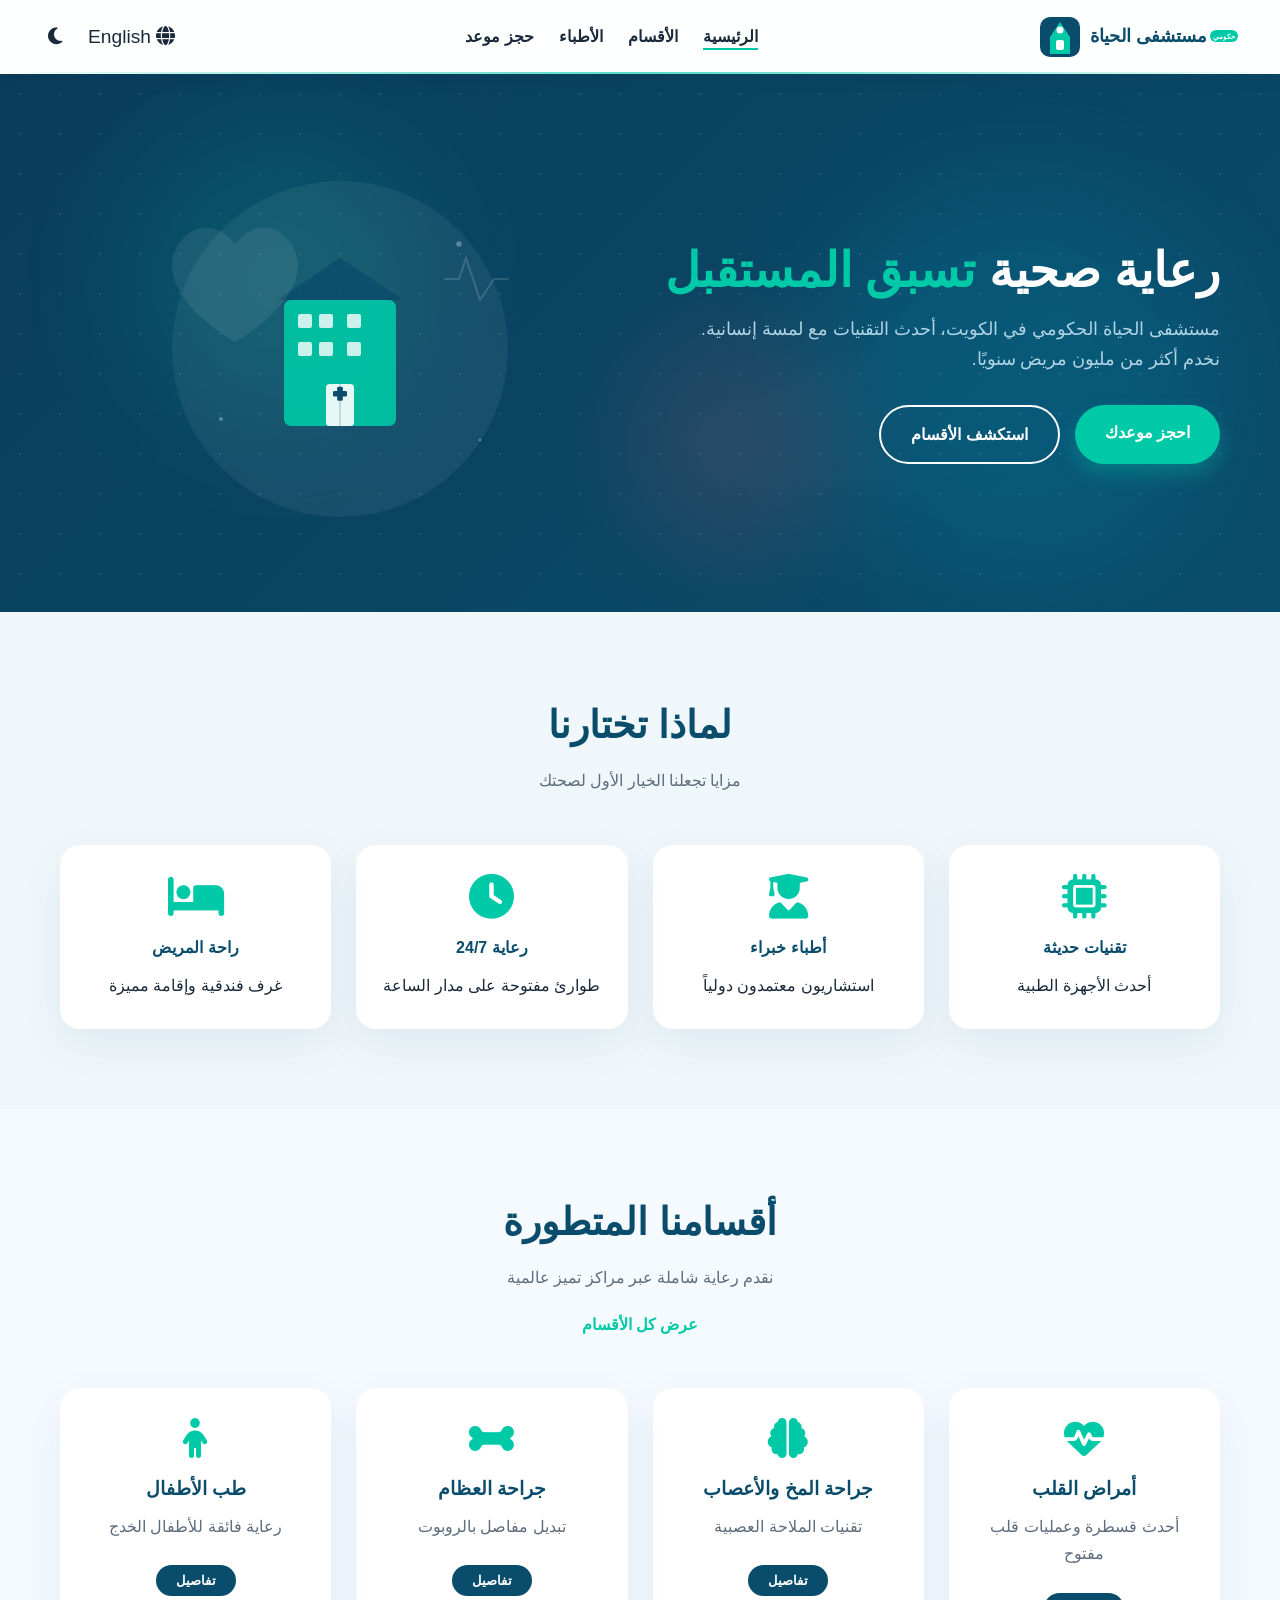
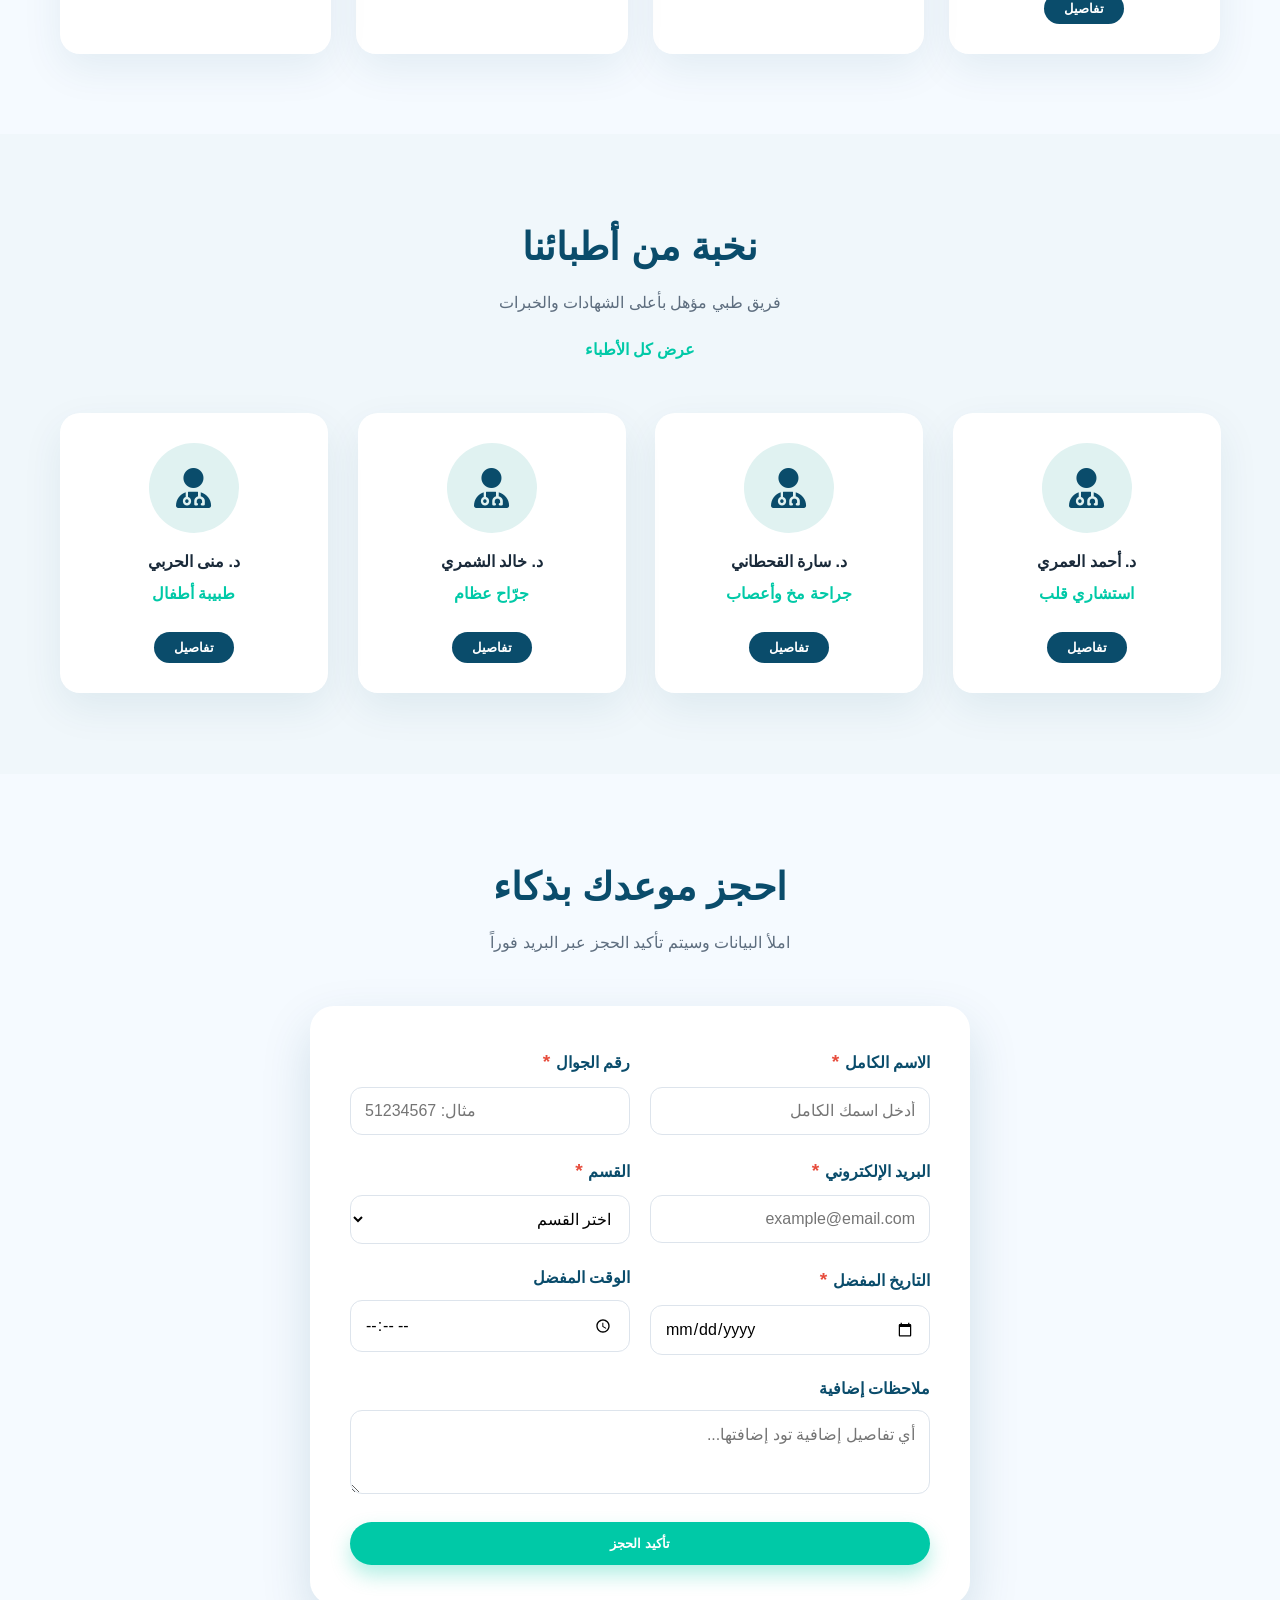
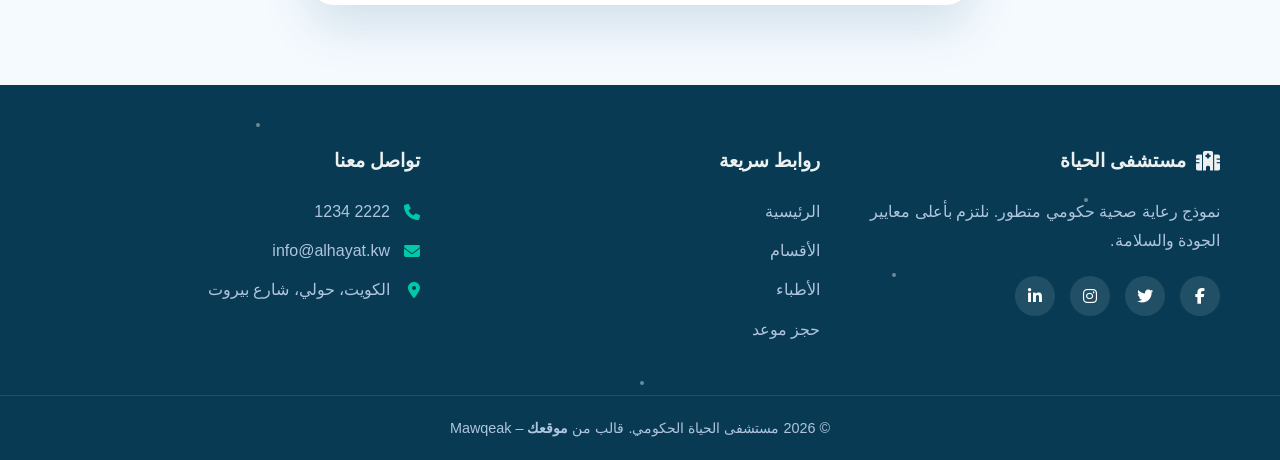
==== commit 1685267a: "Update index.html" ====
--- a/index.html
+++ b/index.html
@@ -280,8 +280,8 @@
     </div>
 
     <script src="https://unpkg.com/aos@2.3.1/dist/aos.js"></script>
-    <script src="/hospital-template/js/lang.js"></script>
-    <script src="/hospital-template/js/main.js"></script>
-    <script src="/hospital-template/js/booking.js"></script>
+    <script src="js/lang.js"></script>
+    <script src="js/main.js"></script>
+    <script src="js/booking.js"></script>
 </body>
 </html>
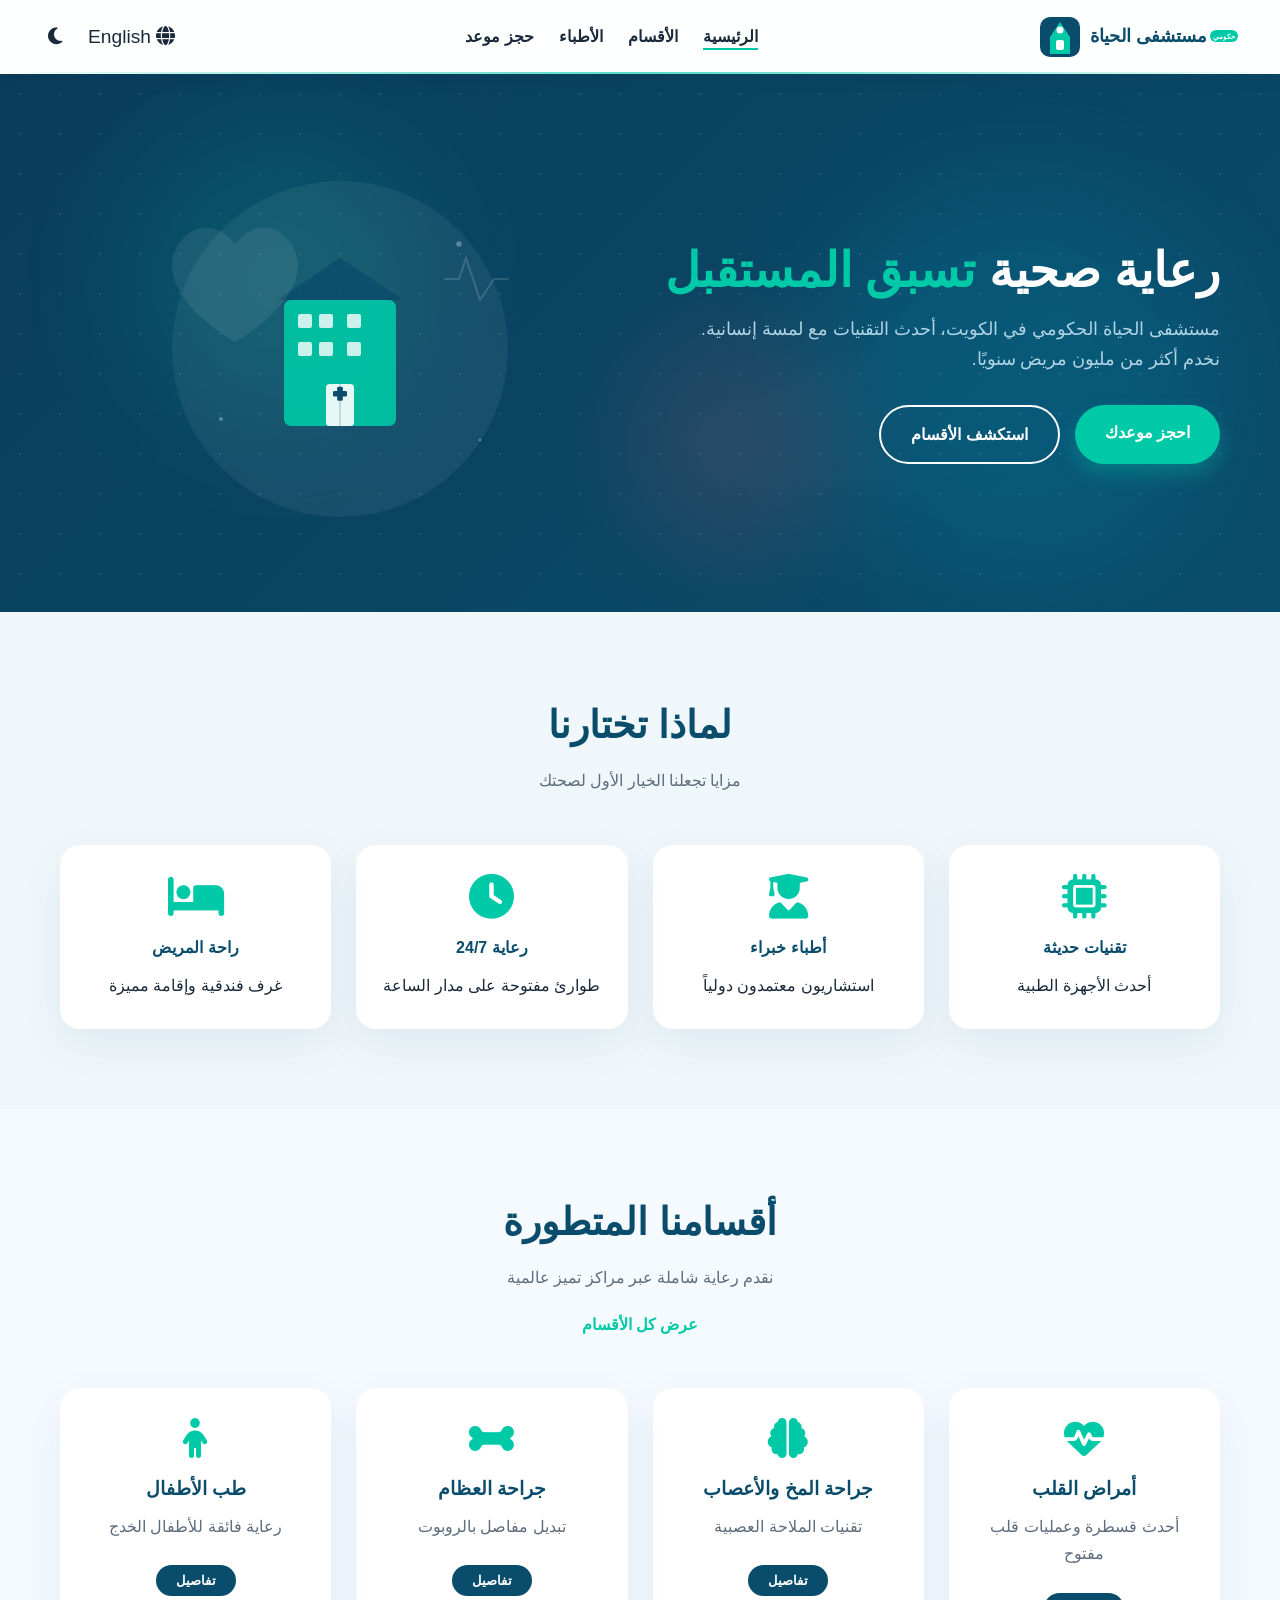
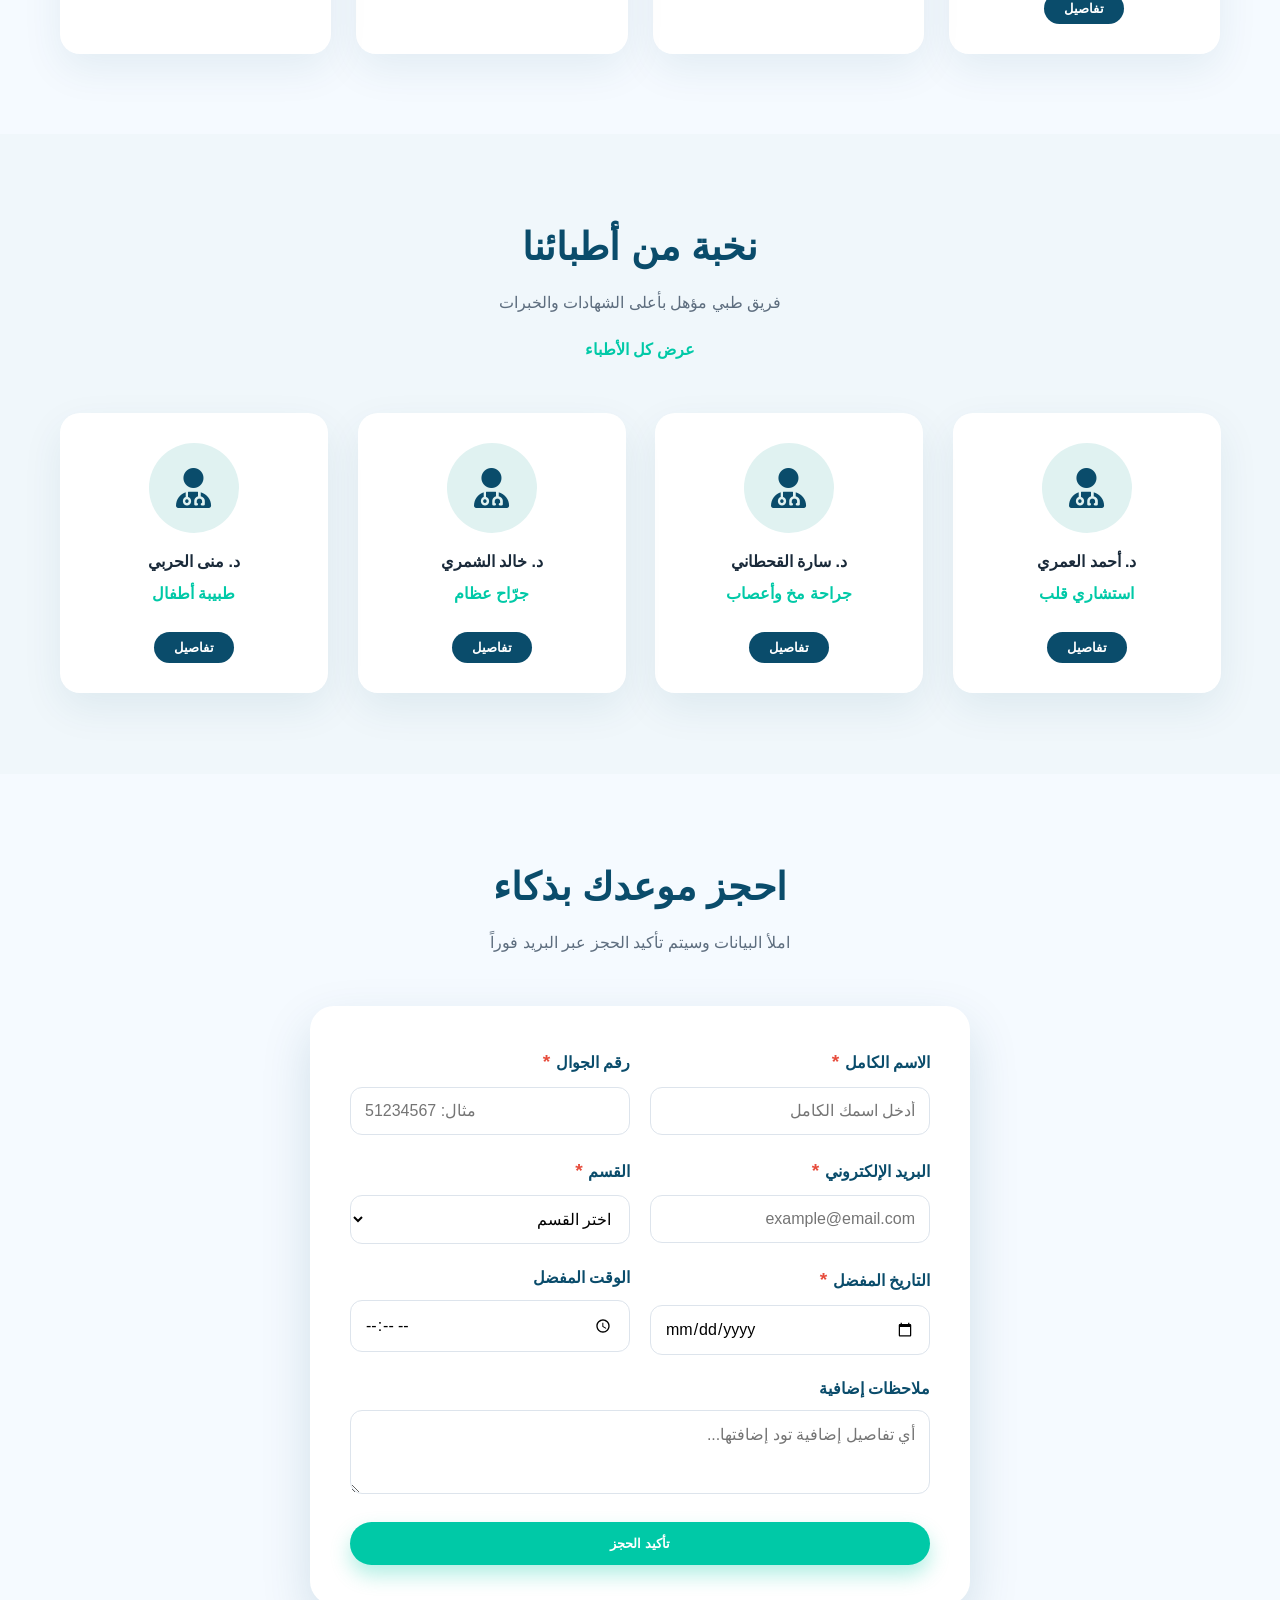
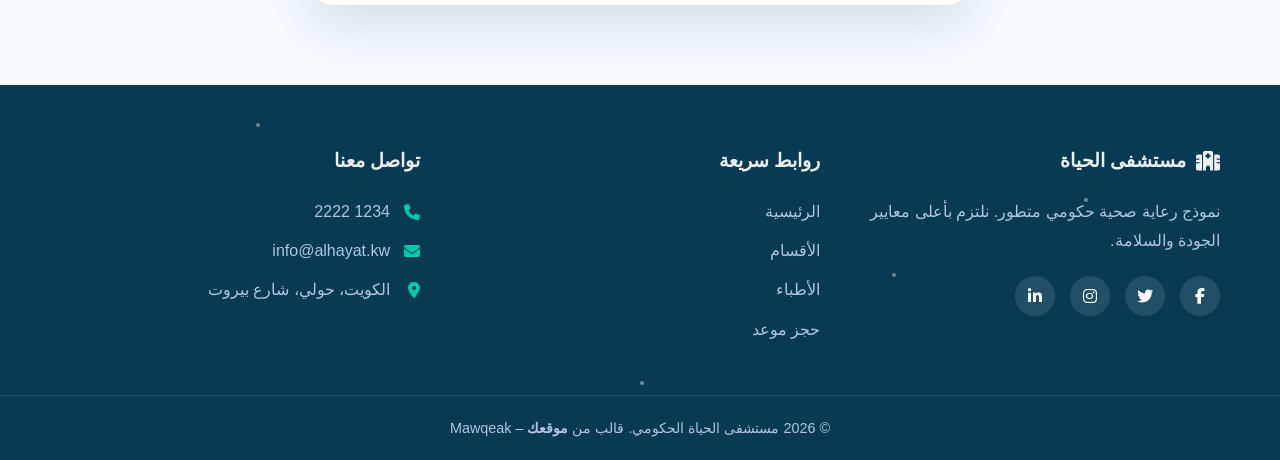
==== commit 4299a4f7: "Update index.html" ====
--- a/index.html
+++ b/index.html
@@ -251,7 +251,7 @@
             <div class="footer-col">
                 <h4 data-i18n="contact_us">تواصل معنا</h4>
                 <ul class="contact-info">
-                    <li><i class="fas fa-phone"></i> <span data-i18n="phone">2222 1234</span></li>
+                    <li><i class="fas fa-phone"></i> <span data-i18n="phone" dir="ltr">2222 1234</span></li>
                     <li><i class="fas fa-envelope"></i> <span data-i18n="email">info@alhayat.kw</span></li>
                     <li><i class="fas fa-map-marker-alt"></i> <span data-i18n="address">الكويت، حولي، شارع بيروت</span></li>
                 </ul>
